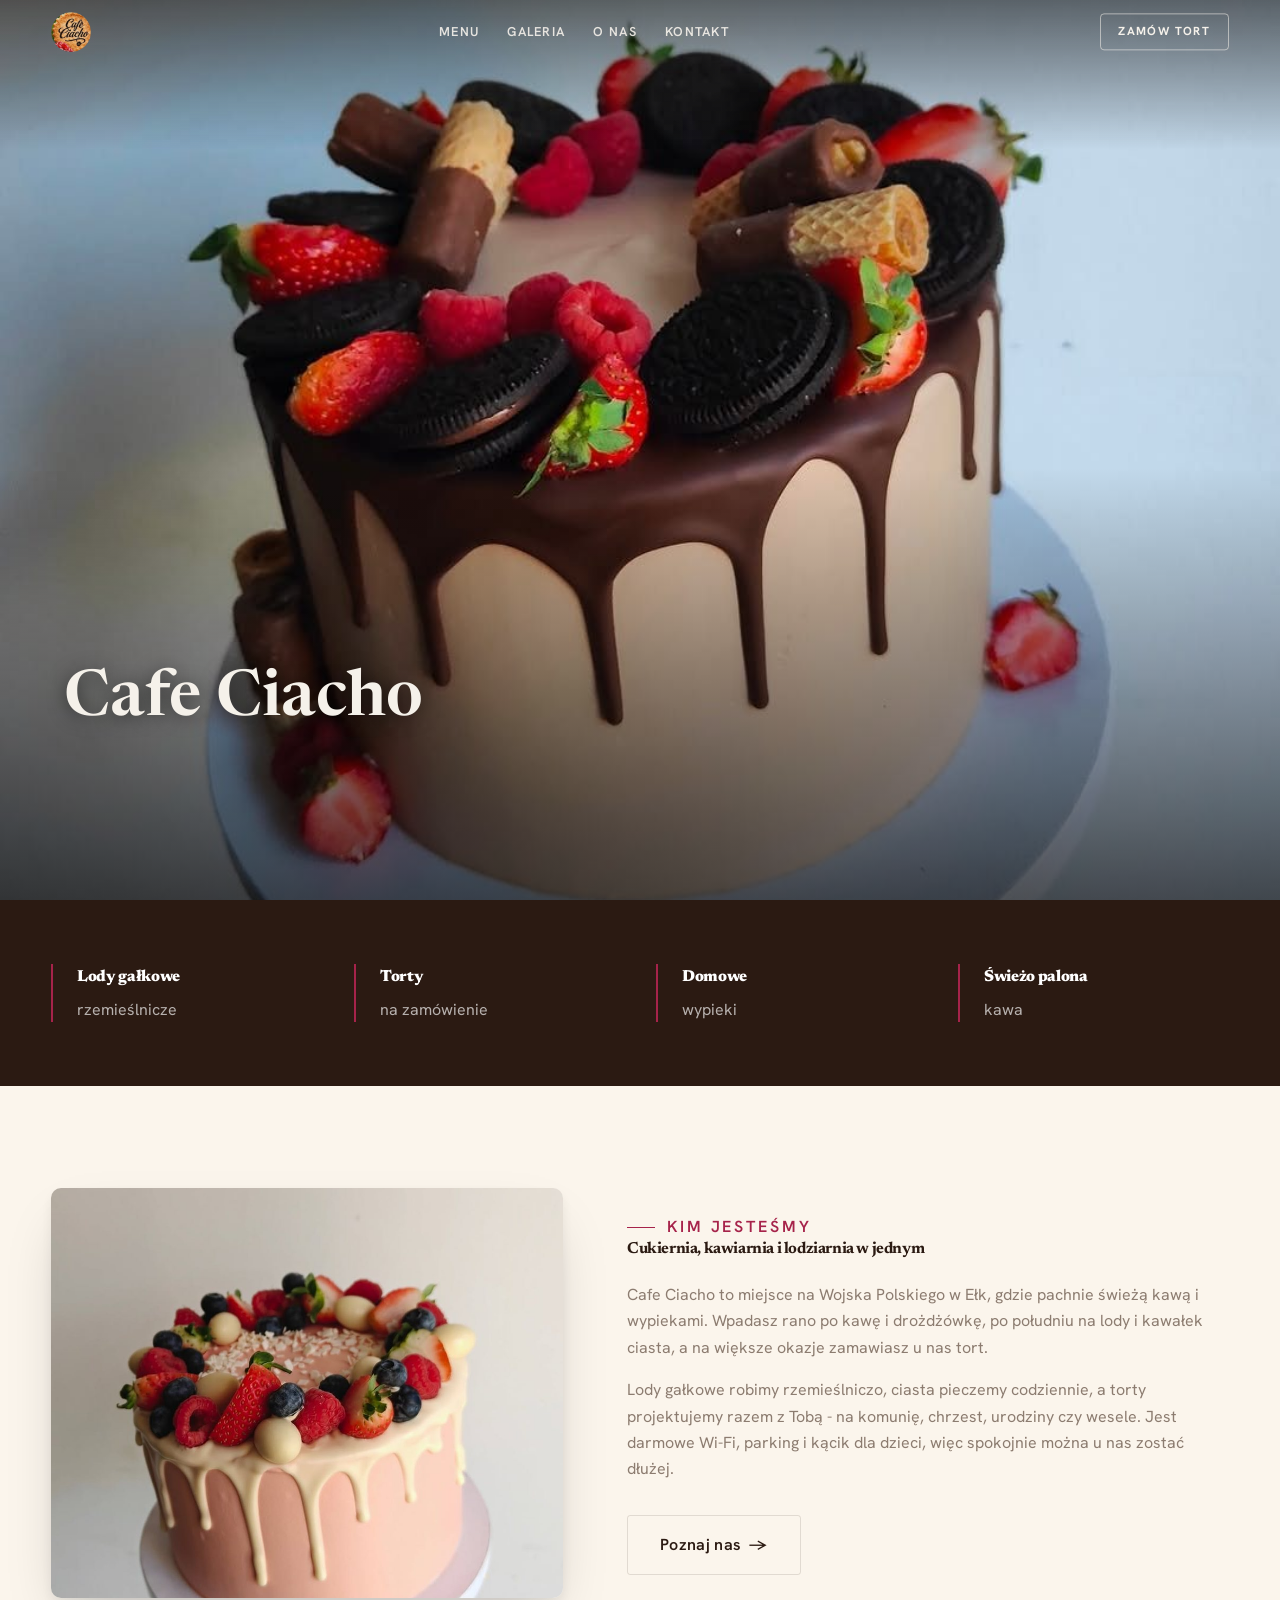
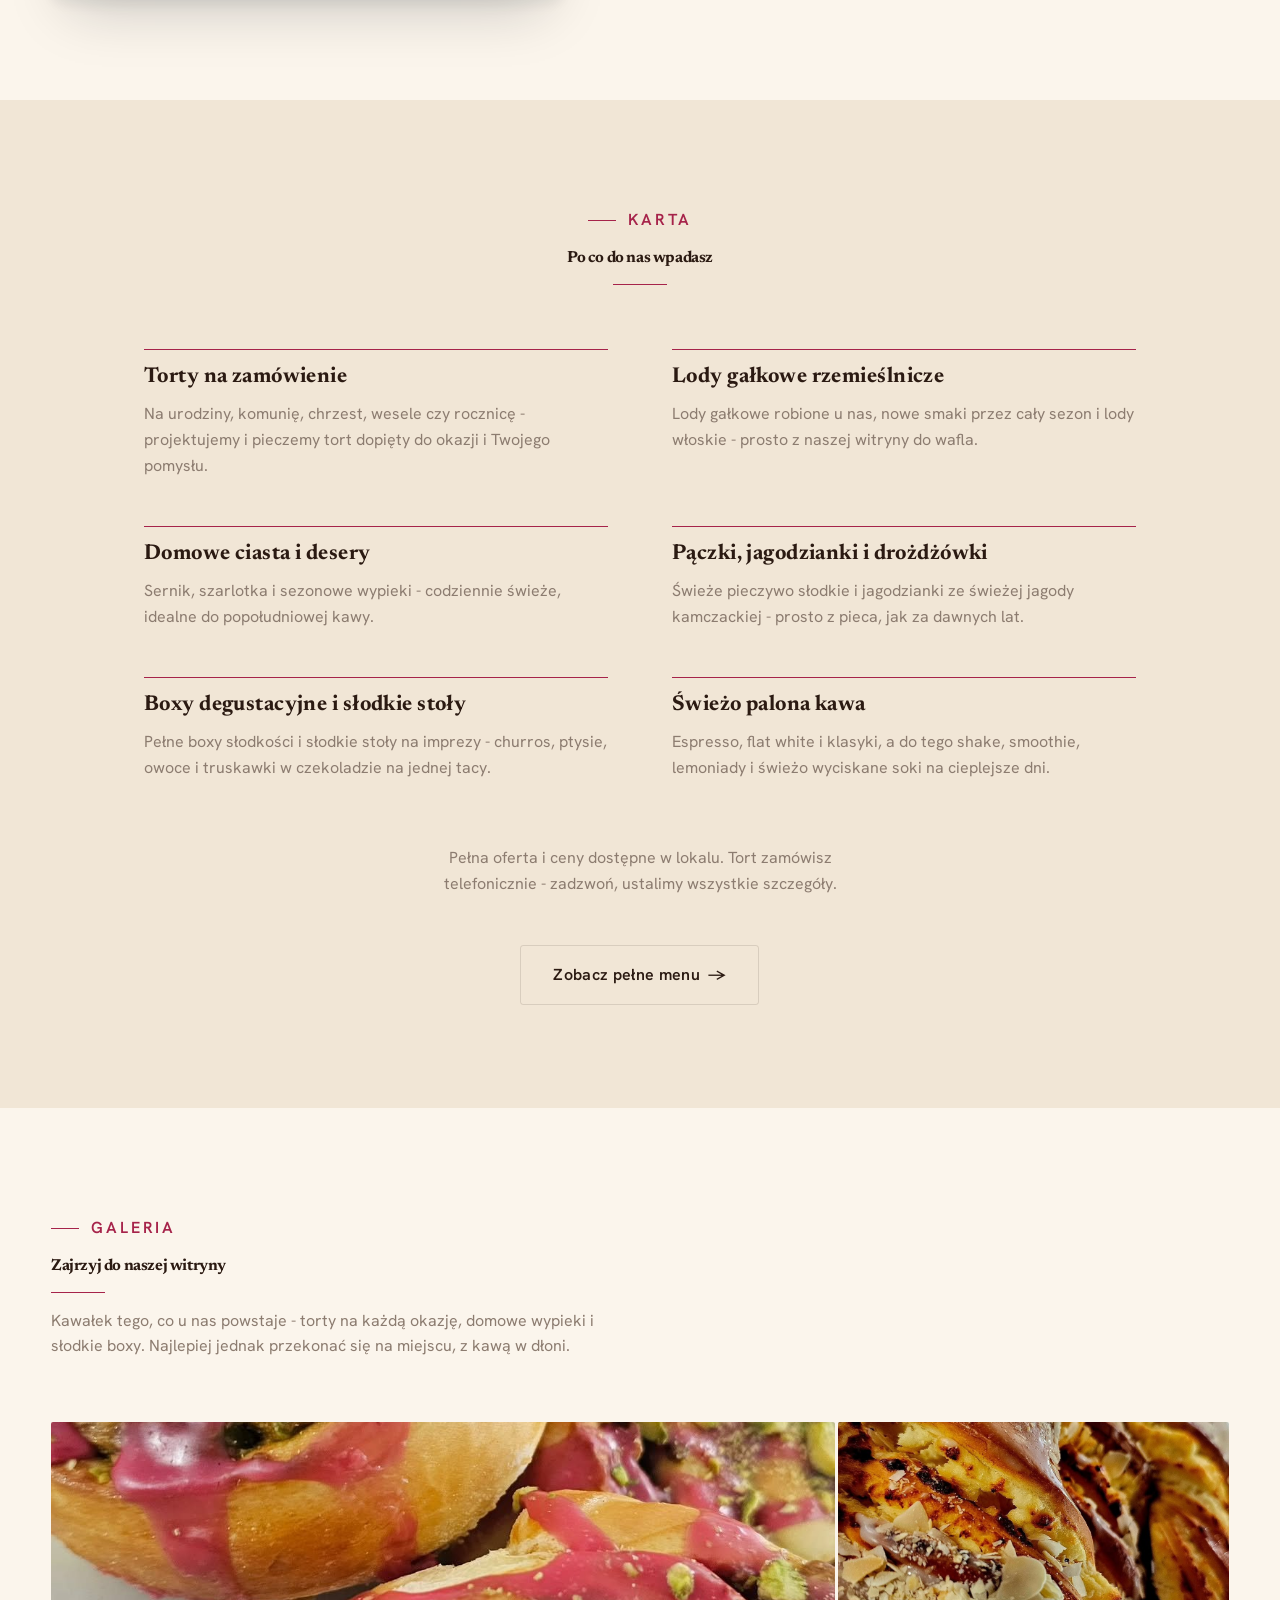
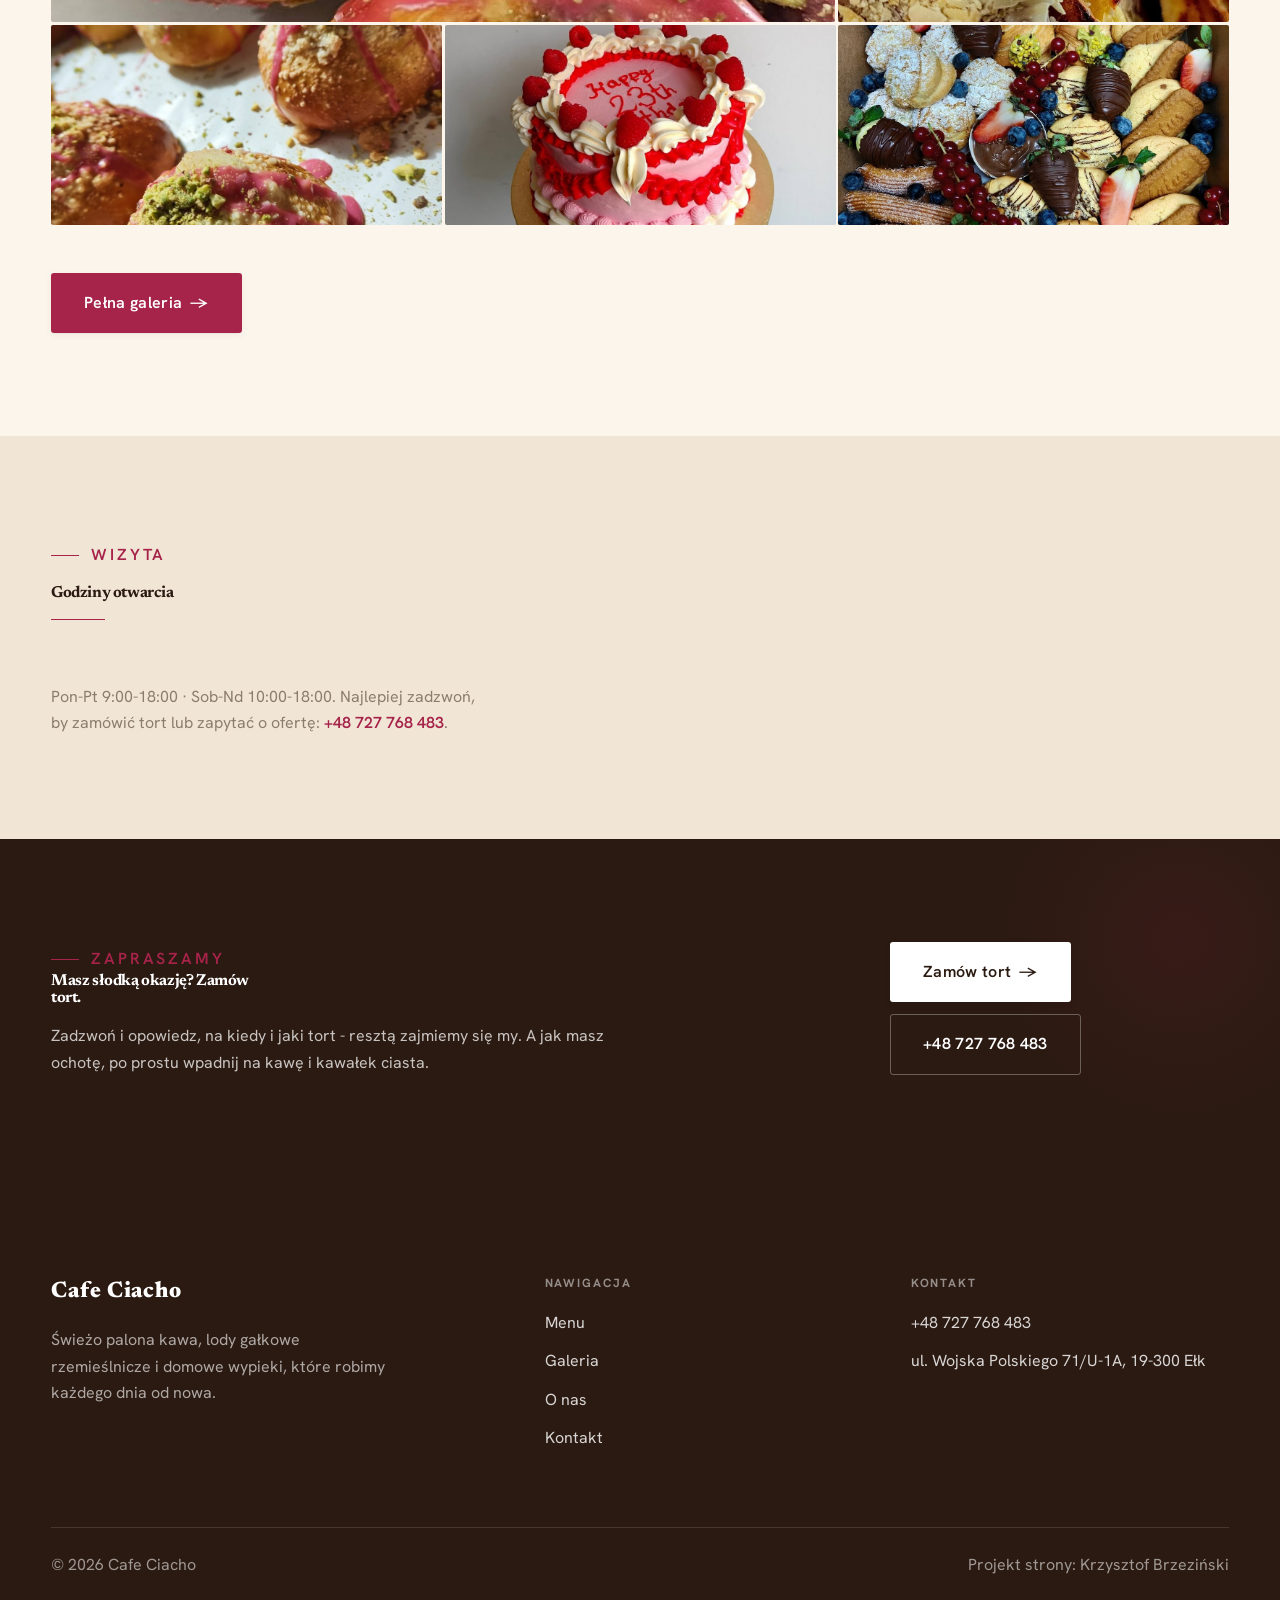
==== index.html @ 616852d1 "Strona demo: cafe-ciacho (Cafe Ciacho, Ełk)" ====
<!DOCTYPE html>
<html lang="pl">
<head>
<meta charset="UTF-8">
<meta name="viewport" content="width=device-width, initial-scale=1.0">
<title>Cafe Ciacho - Kawiarnia i cukiernia · Ełk</title>
<meta name="description" content="Cafe Ciacho - kawiarnia, lodziarnia i cukiernia w Ełk. Świeżo palona kawa, lody gałkowe rzemieślnicze, domowe wypieki i torty na każdą okazję. Zajrzyj na Wojska Polskiego.">
<link rel="preconnect" href="https://fonts.googleapis.com">
<link rel="preconnect" href="https://fonts.gstatic.com" crossorigin>
<link href="https://fonts.googleapis.com/css2?family=Newsreader:opsz,wght@6..72,500;6..72,600;6..72,700&family=Hanken+Grotesk:wght@400;500;600&display=swap" rel="stylesheet">
<link rel="stylesheet" href="assets/styles.css">
</head>
<body>

<header class="nav">
  <div class="wrap nav-inner">
    <a class="brand brand-has-logo" href="index.html"><img class="brand-logo" src="img/logo.png" alt="Cafe Ciacho"></a>
    <nav class="nav-links">
      <a href="oferta.html">Menu</a>
      <a href="realizacje.html">Galeria</a>
      <a href="o-nas.html">O nas</a>
      <a href="kontakt.html">Kontakt</a>
      <a href="kontakt.html" class="btn btn-accent">Zamów tort</a>
    </nav>
    <button class="nav-toggle" aria-label="Menu"><span></span><span></span><span></span></button>
  </div>
</header>

<section class="hero-gastro">
  <img class="hg-bg" src="img/hero.jpg" alt="Cafe Ciacho">
  <div class="hg-veil"></div>
  <p class="hg-tagline">Cafe Ciacho</p>
</section>
<section class="strip" style="padding-block:0">
  <div class="wrap">
    <div class="item reveal"><div class="k">Lody gałkowe</div><div class="v">rzemieślnicze</div></div>
    <div class="item reveal"><div class="k">Torty</div><div class="v">na zamówienie</div></div>
    <div class="item reveal"><div class="k">Domowe</div><div class="v">wypieki</div></div>
    <div class="item reveal"><div class="k">Świeżo palona</div><div class="v">kawa</div></div>
  </div>
</section>
<section>
  <div class="wrap split">
    <div class="split-art reveal"><img src="img/g1.jpg" alt="Cafe Ciacho - realizacja" loading="lazy"></div>
    <div class="split-copy reveal">
      <span class="eyebrow">Kim jesteśmy</span>
      <h2>Cukiernia, kawiarnia i lodziarnia w jednym</h2>
      <p class="muted">Cafe Ciacho to miejsce na Wojska Polskiego w Ełk, gdzie pachnie świeżą kawą i wypiekami. Wpadasz rano po kawę i drożdżówkę, po południu na lody i kawałek ciasta, a na większe okazje zamawiasz u nas tort.</p>
      <p class="muted">Lody gałkowe robimy rzemieślniczo, ciasta pieczemy codziennie, a torty projektujemy razem z Tobą - na komunię, chrzest, urodziny czy wesele. Jest darmowe Wi-Fi, parking i kącik dla dzieci, więc spokojnie można u nas zostać dłużej.</p>
      <a href="o-nas.html" class="btn btn-ghost">Poznaj nas <span class="arr">→</span></a>
    </div>
  </div>
</section>
<section id="menu" class="menu-sec">
  <div class="wrap">
    <div class="head center reveal">
      <span class="eyebrow">Karta</span>
      <h2>Po co do nas wpadasz</h2>
    </div>
    <div class="menu-cats">
      <div class="menu-cat reveal"><h3>Torty na zamówienie</h3><p>Na urodziny, komunię, chrzest, wesele czy rocznicę - projektujemy i pieczemy tort dopięty do okazji i Twojego pomysłu.</p></div>
      <div class="menu-cat reveal"><h3>Lody gałkowe rzemieślnicze</h3><p>Lody gałkowe robione u nas, nowe smaki przez cały sezon i lody włoskie - prosto z naszej witryny do wafla.</p></div>
      <div class="menu-cat reveal"><h3>Domowe ciasta i desery</h3><p>Sernik, szarlotka i sezonowe wypieki - codziennie świeże, idealne do popołudniowej kawy.</p></div>
      <div class="menu-cat reveal"><h3>Pączki, jagodzianki i drożdżówki</h3><p>Świeże pieczywo słodkie i jagodzianki ze świeżej jagody kamczackiej - prosto z pieca, jak za dawnych lat.</p></div>
      <div class="menu-cat reveal"><h3>Boxy degustacyjne i słodkie stoły</h3><p>Pełne boxy słodkości i słodkie stoły na imprezy - churros, ptysie, owoce i truskawki w czekoladzie na jednej tacy.</p></div>
      <div class="menu-cat reveal"><h3>Świeżo palona kawa</h3><p>Espresso, flat white i klasyki, a do tego shake, smoothie, lemoniady i świeżo wyciskane soki na cieplejsze dni.</p></div>
    </div>
    <p class="menu-note">Pełna oferta i ceny dostępne w lokalu. Tort zamówisz telefonicznie - zadzwoń, ustalimy wszystkie szczegóły.</p>
    <div style="text-align:center;margin-top:var(--space-7)" class="reveal"><a href="oferta.html" class="btn btn-ghost">Zobacz pełne menu <span class="arr">→</span></a></div>
  </div>
</section>
<section>
  <div class="wrap">
    <div class="head reveal">
      <span class="eyebrow">Galeria</span>
      <h2>Zajrzyj do naszej witryny</h2>
      <p>Kawałek tego, co u nas powstaje - torty na każdą okazję, domowe wypieki i słodkie boxy. Najlepiej jednak przekonać się na miejscu, z kawą w dłoni.</p>
    </div>
    <div class="gallery">
      <div class="tile t-two3 reveal"><img src="img/g5.jpg" alt="Tort urodzinowy z owocami" loading="lazy"><div class="cap">Tort urodzinowy z owocami</div></div>
      <div class="tile t-third reveal"><img src="img/g6.jpg" alt="Tort piętrowy na wesele" loading="lazy"><div class="cap">Tort piętrowy na wesele</div></div>
      <div class="tile t-third reveal"><img src="img/g7.jpg" alt="Tort z makaronikami" loading="lazy"><div class="cap">Tort z makaronikami</div></div>
      <div class="tile t-third reveal"><img src="img/g8.jpg" alt="Tort z żywymi kwiatami" loading="lazy"><div class="cap">Tort z żywymi kwiatami</div></div>
      <div class="tile t-third reveal"><img src="img/about.jpg" alt="Słodkie drożdżówki z pieca" loading="lazy"><div class="cap">Słodkie drożdżówki z pieca</div></div>
    </div>
    <div style="margin-top:var(--space-7)" class="reveal"><a href="realizacje.html" class="btn btn-accent">Pełna galeria <span class="arr">→</span></a></div>
  </div>
</section>
<section class="trust">
  <div class="wrap">
    <div class="head reveal">
      <span class="eyebrow">Wizyta</span>
      <h2>Godziny otwarcia</h2>
    </div>
    <p class="reveal" style="color:var(--muted);max-width:48ch">Pon-Pt 9:00-18:00 · Sob-Nd 10:00-18:00. Najlepiej zadzwoń, by zamówić tort lub zapytać o ofertę: <a href="tel:+48727768483" style="color:var(--accent);font-weight:600">+48 727 768 483</a>.</p>
  </div>
</section>
<section class="cta">
  <div class="wrap">
    <div class="reveal">
      <span class="eyebrow">Zapraszamy</span>
      <h2>Masz słodką okazję? Zamów tort.</h2>
      <p>Zadzwoń i opowiedz, na kiedy i jaki tort - resztą zajmiemy się my. A jak masz ochotę, po prostu wpadnij na kawę i kawałek ciasta.</p>
    </div>
    <div class="cta-actions reveal">
      <a href="kontakt.html" class="btn btn-light">Zamów tort <span class="arr">→</span></a>
      <a href="tel:+48727768483" class="btn btn-ghost" style="color:#fff;border-color:rgba(255,255,255,.3)">+48 727 768 483</a>
    </div>
  </div>
</section>

<footer>
  <div class="wrap">
    <div class="foot-grid">
      <div class="foot-brand">
        <div class="name">Cafe Ciacho</div>
        <p>Świeżo palona kawa, lody gałkowe rzemieślnicze i domowe wypieki, które robimy każdego dnia od nowa.</p>
      </div>
      <div class="foot-col">
        <h4>Nawigacja</h4>
        <a href="oferta.html">Menu</a>
        <a href="realizacje.html">Galeria</a>
        <a href="o-nas.html">O nas</a>
        <a href="kontakt.html">Kontakt</a>
      </div>
      <div class="foot-col">
        <h4>Kontakt</h4>
        <a href="tel:+48727768483">+48 727 768 483</a>
        <p>ul. Wojska Polskiego 71/U-1A, 19-300 Ełk</p>
      </div>
    </div>
    <div class="foot-bot">
      <span>© 2026 Cafe Ciacho</span>
      <span>Projekt strony: Krzysztof Brzeziński</span>
    </div>
  </div>
</footer>
<div class="sticky-reserve"><a class="sr-book" href="kontakt.html">Zamów tort</a><a class="sr-call" href="tel:+48727768483" aria-label="Zadzwoń"><svg class="ico-tel" width="16" height="16" viewBox="0 0 24 24" fill="none" aria-hidden="true"><path d="M6.6 10.8a15.5 15.5 0 0 0 6.6 6.6l2.2-2.2a1 1 0 0 1 1-.24 11.4 11.4 0 0 0 3.6.58 1 1 0 0 1 1 1V20a1 1 0 0 1-1 1A17 17 0 0 1 3 4a1 1 0 0 1 1-1h3.5a1 1 0 0 1 1 1c0 1.25.2 2.46.58 3.6a1 1 0 0 1-.25 1l-2.23 2.2Z" fill="currentColor"/></svg></a></div>

<script src="assets/main.js"></script>
</body>
</html>
---- assets/styles.css ----
/* ============================================================
   STOLBASZ — premium, architektoniczny B2B fit-out
   Jasna paleta, zero brązu. System wg premium-web-craft.
   Projekt strony: Krzysztof Brzeziński
   ============================================================ */

:root{
  /* PALETA — jasna, architektoniczna, chłodna */
  --paper:#FBF5EC;          /* główne tło */
  --paper-2:#F1E6D6;        /* sekcje alternatywne (chłodny jasny szary) */
  --paper-3:#F1E6D6;        /* delikatne wypełnienia */
  --ink:#2B1A12;            /* tekst główny — chłodny grafit */
  --ink-soft:#4A3326;       /* nagłówki drugorzędne */
  --muted:#8C7C70;          /* tekst poboczny */
  --line:rgba(43,26,18,.12);/* hairline */
  --accent:#A6234A;         /* stonowany petrol-slate — jedyny akcent */
  --accent-d:#82173A;
  --accent-soft:rgba(166,35,74,.10);
  --dark:#2B1A12;           /* sekcje ciemne (stopka/CTA) */

  /* ODSTĘPY — skala 4/8 */
  --space-1:4px; --space-2:8px; --space-3:12px; --space-4:16px; --space-5:24px;
  --space-6:32px; --space-7:48px; --space-8:64px; --space-9:96px; --space-10:128px;

  /* TYPOGRAFIA — fluid clamp() */
  --text-sm:clamp(.82rem,.8rem+.1vw,.9rem);
  --text-base:clamp(1rem,.97rem+.15vw,1.1rem);
  --text-lg:clamp(1.12rem,1.05rem+.3vw,1.3rem);
  --text-h3:clamp(1.2rem,1.1rem+.5vw,1.5rem);
  --text-h2:clamp(1.9rem,1.5rem+1.9vw,2.8rem);
  --text-h1:clamp(2.6rem,1.9rem+3.6vw,4.6rem);

  /* PROMIENIE — architektoniczne, raczej ostre */
  --r-sm:3px; --r-md:6px; --r-lg:10px;

  /* RUCH */
  --ease:cubic-bezier(.25,.46,.45,.94); --dur:.24s;

  /* CIENIE — miękkie, warstwowe */
  --sh-sm:0 1px 2px rgba(16,24,32,.04), 0 2px 8px rgba(16,24,32,.05);
  --sh-md:0 2px 6px rgba(16,24,32,.05), 0 12px 28px -8px rgba(16,24,32,.12);
  --sh-lg:0 6px 14px rgba(16,24,32,.07), 0 26px 56px -18px rgba(16,24,32,.22);

  --hairline:1px solid var(--line);

  --font-display:'Newsreader',serif;
  --font-body:'Hanken Grotesk',sans-serif;
}

*{box-sizing:border-box;margin:0;padding:0}
html{scroll-behavior:smooth}
body{
  font-family:var(--font-body);
  font-size:var(--text-base);
  line-height:1.65;
  color:var(--ink);
  background:var(--paper);
  -webkit-font-smoothing:antialiased;
  text-rendering:optimizeLegibility;
}
img{max-width:100%;display:block}
a{color:inherit;text-decoration:none}

.wrap{width:min(92%,1180px);margin-inline:auto}
section{padding-block:clamp(52px,6.5vw,96px)}

h1,h2,h3{font-family:var(--font-display);font-weight:700;line-height:1.08;letter-spacing:-.02em;color:var(--ink)}
h1{font-size:var(--text-h1);letter-spacing:-.035em}
h2{font-size:var(--text-h2);letter-spacing:-.025em}
h3{font-size:var(--text-h3)}
p{max-width:65ch}

.eyebrow{
  font-family:var(--font-body);
  font-size:var(--text-sm);
  font-weight:600;
  letter-spacing:.18em;
  text-transform:uppercase;
  color:var(--accent);
  display:inline-flex;align-items:center;gap:var(--space-3);
}
.eyebrow::before{content:"";width:28px;height:1px;background:var(--accent);display:inline-block}

.muted{color:var(--muted)}
.lead{font-size:var(--text-lg);line-height:1.55;color:var(--ink-soft);max-width:50ch}

/* ---------- BUTTONS ---------- */
.btn{
  display:inline-flex;align-items:center;gap:var(--space-2);
  font-weight:600;font-size:var(--text-sm);letter-spacing:.02em;
  padding:var(--space-4) var(--space-6);
  border-radius:var(--r-sm);
  transition:transform var(--dur) var(--ease),box-shadow var(--dur) var(--ease),background var(--dur) var(--ease);
  cursor:pointer;border:1px solid transparent;
}
.btn-accent{background:var(--accent);color:#fff;box-shadow:var(--sh-sm)}
.btn-accent:hover{background:var(--accent-d);transform:translateY(-2px);box-shadow:var(--sh-md)}
.btn-accent:active{transform:translateY(0);box-shadow:var(--sh-sm)}
.btn-ghost{background:transparent;color:var(--ink);border-color:var(--line)}
.btn-ghost:hover{border-color:var(--accent);color:var(--accent);transform:translateY(-2px)}
.btn-light{background:#fff;color:var(--ink);box-shadow:var(--sh-sm)}
.btn-light:hover{transform:translateY(-2px);box-shadow:var(--sh-md)}
.btn .arr{transition:transform var(--dur) var(--ease)}
.btn:hover .arr{transform:translateX(4px)}

/* ---------- NAV ---------- */
.nav{
  position:sticky;top:0;z-index:50;
  background:color-mix(in srgb,var(--paper) 88%,transparent);
  backdrop-filter:saturate(140%) blur(10px);
  border-bottom:var(--hairline);
}
.nav-inner{display:flex;align-items:center;justify-content:space-between;height:72px}
.brand{display:flex;flex-direction:column;line-height:1}
.brand .name{font-family:var(--font-display);font-weight:800;font-size:1.35rem;letter-spacing:.04em}
.brand .sub{font-size:.62rem;letter-spacing:.34em;text-transform:uppercase;color:var(--muted);margin-top:5px}
.nav-links{display:flex;align-items:center;gap:var(--space-6)}
.nav-links a{font-size:var(--text-sm);font-weight:500;color:var(--ink-soft);position:relative;padding-block:4px;transition:color var(--dur) var(--ease)}
.nav-links a::after{content:"";position:absolute;left:0;bottom:0;width:0;height:1.5px;background:var(--accent);transition:width var(--dur) var(--ease)}
.nav-links a:hover,.nav-links a.active{color:var(--ink)}
.nav-links a:hover::after,.nav-links a.active::after{width:100%}
.nav-links .btn{padding:var(--space-2) var(--space-5)}
/* przyciski w nav: właściwy kolor (przebij .nav-links a) + bez podkreślenia */
.nav-links a.btn-accent{color:#fff}
.nav-links a.btn-ghost,.nav-links a.btn-light{color:var(--ink)}
.nav-links a.btn::after{display:none}
.nav-toggle{display:none;background:none;border:none;cursor:pointer;flex-direction:column;gap:5px;padding:8px}
.nav-toggle span{width:24px;height:2px;background:var(--ink);transition:var(--dur)}

/* ---------- HERO (split) ---------- */
.hero{position:relative;overflow:hidden;border-bottom:var(--hairline)}
.hero-grid{display:grid;grid-template-columns:1.05fr .95fr;gap:clamp(24px,4vw,60px);align-items:center;
  padding-block:clamp(36px,4.5vw,64px)}
.hero-copy .eyebrow{margin-bottom:var(--space-5)}
.hero-copy h1{margin-bottom:var(--space-5)}
.hero-copy .lead{margin-bottom:var(--space-7)}
.hero-actions{display:flex;flex-wrap:wrap;gap:var(--space-4)}
.hero-art{position:relative;aspect-ratio:4/3;border-radius:var(--r-lg);overflow:hidden;box-shadow:var(--sh-lg)}
.hero-art img{width:100%;height:100%;object-fit:cover}
.hero-art::after{content:"";position:absolute;inset:0;background:linear-gradient(180deg,transparent 55%,rgba(18,24,28,.28))}
.hero-badge{position:absolute;left:var(--space-5);bottom:var(--space-5);z-index:2;
  background:rgba(252,252,251,.94);backdrop-filter:blur(4px);
  border-radius:var(--r-md);padding:var(--space-4) var(--space-5);box-shadow:var(--sh-md);max-width:78%}
.hero-badge strong{display:block;font-family:var(--font-display);font-size:1rem;letter-spacing:-.01em}
.hero-badge span{font-size:var(--text-sm);color:var(--muted)}

/* ---------- HERO duży / kinowy (strona główna) ---------- */
.hero-cine{position:relative;min-height:clamp(560px,82vh,840px);min-height:clamp(560px,82svh,840px);display:flex;align-items:center;overflow:hidden;border-bottom:var(--hairline)}
.hero-cine>img{position:absolute;inset:0;width:100%;height:100%;object-fit:cover;z-index:0}
.hero-cine::after{content:"";position:absolute;inset:0;z-index:1;
  background:linear-gradient(95deg,rgba(13,18,23,.86) 0%,rgba(13,18,23,.64) 32%,rgba(13,18,23,.24) 62%,rgba(13,18,23,.04) 100%)}
.hero-cine .wrap{position:relative;z-index:2;padding-block:var(--space-8)}
.hero-cine .hero-copy{max-width:660px}
.hero-cine .eyebrow{color:#fff;margin-bottom:var(--space-5)}
.hero-cine .eyebrow::before{background:#fff}
.hero-cine h1{color:#fff;margin-bottom:var(--space-5);font-size:clamp(2.9rem,2rem+4.4vw,5.2rem)}
.hero-cine .lead{color:rgba(255,255,255,.92);max-width:48ch;margin-bottom:var(--space-7)}
.hero-cine .hero-actions{display:flex;flex-wrap:wrap;gap:var(--space-4)}
@media(max-width:680px){
  .hero-cine{min-height:clamp(520px,76vh,640px);min-height:clamp(520px,76svh,640px);align-items:flex-end}
  .hero-cine::after{background:linear-gradient(0deg,rgba(13,18,23,.9) 6%,rgba(13,18,23,.45) 55%,rgba(13,18,23,.25) 100%)}
  .hero-cine .wrap{padding-bottom:var(--space-9)}
}

/* full-bleed hero variant (podstrony) */
.pagehead{position:relative;min-height:46vh;min-height:46svh;display:flex;align-items:flex-end;overflow:hidden;border-bottom:var(--hairline)}
.pagehead img{position:absolute;inset:0;width:100%;height:100%;object-fit:cover}
.pagehead::after{content:"";position:absolute;inset:0;background:linear-gradient(180deg,rgba(18,24,28,.25),rgba(18,24,28,.62))}
.pagehead .wrap{position:relative;z-index:2;padding-block:var(--space-9);color:#fff}
.pagehead h1{color:#fff;max-width:18ch}
.pagehead .eyebrow{color:#fff}
.pagehead .eyebrow::before{background:#fff}
.pagehead p{color:rgba(255,255,255,.86);margin-top:var(--space-4);max-width:54ch}

/* ---------- STRIP (pasek skrótów / liczby) ---------- */
.strip{background:var(--dark);color:#fff}
.strip .wrap{display:grid;grid-template-columns:repeat(4,1fr);gap:var(--space-6);padding-block:var(--space-8)}
.strip .item .k{font-family:var(--font-display);font-size:clamp(1.6rem,1.2rem+1.4vw,2.4rem);font-weight:800;letter-spacing:-.02em;color:#fff}
.strip .item .v{font-size:var(--text-sm);color:rgba(255,255,255,.66);margin-top:var(--space-2);line-height:1.45}
.strip .item{border-left:2px solid var(--accent);padding-left:var(--space-5)}

/* ---------- SECTION HEAD ---------- */
.head{max-width:48rem;margin-bottom:var(--space-8)}
.head.center{margin-inline:auto;text-align:center}
.head .eyebrow{margin-bottom:var(--space-4)}
.head h2{margin-bottom:var(--space-4)}
.head p{color:var(--muted);font-size:var(--text-lg);line-height:1.55}
.head.center p{margin-inline:auto}

/* ---------- INTRO SPLIT ---------- */
.split{display:grid;grid-template-columns:.92fr 1.08fr;gap:clamp(28px,5vw,80px);align-items:center}
.split.rev{grid-template-columns:1.08fr .92fr}
.split.rev .split-art{order:-1}
.split-art{position:relative;aspect-ratio:5/4;border-radius:var(--r-lg);overflow:hidden;box-shadow:var(--sh-lg)}
.split-art img{width:100%;height:100%;object-fit:cover}
.split-copy h2{margin-bottom:var(--space-5)}
.split-copy p+p{margin-top:var(--space-4)}
.split-copy .btn{margin-top:var(--space-6)}

/* ---------- SERVICES (zakres) ---------- */
.svc-grid{display:grid;grid-template-columns:repeat(auto-fit,minmax(280px,1fr));gap:var(--space-5)}
.svc{background:#fff;border:var(--hairline);border-radius:var(--r-md);padding:var(--space-7) var(--space-6);
  transition:transform var(--dur) var(--ease),box-shadow var(--dur) var(--ease),border-color var(--dur) var(--ease);
  position:relative;overflow:hidden}
.svc::before{content:"";position:absolute;left:0;top:0;width:3px;height:0;background:var(--accent);transition:height var(--dur) var(--ease)}
.svc:hover{transform:translateY(-4px);box-shadow:var(--sh-md);border-color:transparent}
.svc:hover::before{height:100%}
.svc .ic{font-family:var(--font-display);font-size:.8rem;font-weight:700;letter-spacing:.12em;color:var(--accent);margin-bottom:var(--space-4)}
.svc h3{margin-bottom:var(--space-3);font-size:1.22rem}
.svc p{color:var(--muted);font-size:var(--text-base);line-height:1.6}

/* big detailed service rows */
.svc-row{display:grid;grid-template-columns:.8fr 1.2fr;gap:clamp(20px,4vw,60px);align-items:center;padding-block:var(--space-8)}
.svc-row+.svc-row{border-top:var(--hairline)}
.svc-row.rev{grid-template-columns:1.2fr .8fr}
.svc-row.rev .svc-row-art{order:-1}
.svc-row-art{aspect-ratio:4/3;border-radius:var(--r-md);overflow:hidden;box-shadow:var(--sh-md)}
.svc-row-art img{width:100%;height:100%;object-fit:cover}
.svc-row h3{font-size:1.5rem;margin-bottom:var(--space-4)}
.svc-row .num{font-family:var(--font-display);font-size:.85rem;font-weight:700;letter-spacing:.14em;color:var(--accent);display:block;margin-bottom:var(--space-3)}
.svc-row ul{list-style:none;margin-top:var(--space-4);display:flex;flex-direction:column;gap:var(--space-2)}
.svc-row li{position:relative;padding-left:var(--space-5);color:var(--muted);font-size:var(--text-base)}
.svc-row li::before{content:"";position:absolute;left:0;top:.62em;width:8px;height:1px;background:var(--accent)}

/* ---------- GALLERY (realizacje) ---------- */
.gallery{display:grid;grid-template-columns:repeat(12,1fr);gap:var(--space-4);grid-auto-rows:200px}
/* GALERIA MASONRY — pionowe zdjęcia (portrety beauty/wellness) bez przycinania: kolumny, height auto */
.gallery-masonry{column-count:3;column-gap:var(--space-4)}
@media(max-width:900px){.gallery-masonry{column-count:2}}
@media(max-width:560px){.gallery-masonry{column-count:1}}
.gallery-masonry .m-tile{break-inside:avoid;margin:0 0 var(--space-4);padding:0;position:relative;overflow:hidden;border-radius:var(--r-md);border:1px solid var(--line)}
.gallery-masonry .m-tile img{width:100%;height:auto;display:block}
.gallery-masonry .m-tile .cap{position:absolute;left:0;right:0;bottom:0;padding:var(--space-4);color:#fff;background:linear-gradient(0deg,rgba(0,0,0,.55),transparent);font-size:var(--text-sm)}
.tile{position:relative;overflow:hidden;border-radius:var(--r-md);box-shadow:var(--sh-sm);
  transition:transform var(--dur) var(--ease),box-shadow var(--dur) var(--ease)}
.tile img{width:100%;height:100%;object-fit:cover;transition:transform .6s var(--ease)}
.tile:hover{box-shadow:var(--sh-md)}
.tile:hover img{transform:scale(1.05)}
.tile .cap{position:absolute;left:0;right:0;bottom:0;padding:var(--space-5) var(--space-4) var(--space-4);
  background:linear-gradient(transparent,rgba(18,24,28,.78));color:#fff;
  font-size:var(--text-sm);font-weight:600;letter-spacing:.01em;
  opacity:0;transform:translateY(8px);transition:var(--dur) var(--ease)}
.tile:hover .cap{opacity:1;transform:translateY(0)}
.tile .cap small{display:block;font-weight:400;opacity:.78;letter-spacing:.04em;text-transform:uppercase;font-size:.66rem;margin-top:3px}
/* bento spans */
.t-wide{grid-column:span 6}
.t-tall{grid-column:span 6;grid-row:span 2}
.t-std{grid-column:span 6}
.t-third{grid-column:span 4}
.t-two3{grid-column:span 8}

/* ---------- TRUST / WIARYGODNOŚĆ ---------- */
.trust{background:var(--paper-2)}
.trust-grid{display:grid;grid-template-columns:repeat(auto-fit,minmax(240px,1fr));gap:var(--space-5);margin-top:var(--space-7)}
.trust-card{background:#fff;border-radius:var(--r-md);padding:var(--space-7) var(--space-6);box-shadow:var(--sh-sm);border-top:3px solid var(--accent)}
.trust-card .big{font-family:var(--font-display);font-size:clamp(1.8rem,1.3rem+1.6vw,2.6rem);font-weight:800;letter-spacing:-.02em;color:var(--ink);line-height:1}
.trust-card h3{font-size:1.12rem;margin:var(--space-3) 0 var(--space-2)}
.trust-card p{color:var(--muted);font-size:var(--text-base);line-height:1.55}

/* ---------- CTA band ---------- */
.cta{background:var(--dark);color:#fff;position:relative;overflow:hidden}
.cta .wrap{display:grid;grid-template-columns:1.4fr .6fr;gap:var(--space-7);align-items:center;position:relative;z-index:2}
.cta h2{color:#fff;max-width:20ch}
.cta p{color:rgba(255,255,255,.74);margin-top:var(--space-4)}
.cta-actions{display:flex;flex-direction:column;gap:var(--space-3);align-items:flex-start}
.cta::before{content:"";position:absolute;right:-80px;top:-80px;width:360px;height:360px;border-radius:50%;
  background:radial-gradient(circle,var(--accent-soft),transparent 70%)}

/* ---------- CONTACT ---------- */
.contact-grid{display:grid;grid-template-columns:.85fr 1.15fr;gap:clamp(28px,4vw,56px);align-items:start}
.info-list{display:flex;flex-direction:column;gap:var(--space-2)}
.info-row{display:flex;gap:var(--space-4);align-items:flex-start;padding-block:var(--space-4);border-bottom:var(--hairline)}
.info-row .ic{flex:none;width:42px;height:42px;display:grid;place-items:center;border-radius:50%;
  background:var(--accent-soft);color:var(--accent);font-size:1.05rem}
.info-row .lbl{font-size:.72rem;letter-spacing:.14em;text-transform:uppercase;color:var(--muted)}
.info-row .val{font-weight:600;font-size:var(--text-base);margin-top:2px}
.info-row a.val:hover{color:var(--accent)}
.map{border:none;border-radius:var(--r-lg);box-shadow:var(--sh-md);width:100%;height:100%;min-height:380px;filter:grayscale(.2) contrast(1.02)}
.form{background:#fff;border:var(--hairline);border-radius:var(--r-lg);padding:clamp(24px,3vw,40px);box-shadow:var(--sh-sm)}
.form .fld{margin-bottom:var(--space-5)}
.form label{display:block;font-size:var(--text-sm);font-weight:600;margin-bottom:var(--space-2)}
.form input,.form textarea{width:100%;font-family:inherit;font-size:var(--text-base);color:var(--ink);
  padding:var(--space-4);border:var(--hairline);border-radius:var(--r-sm);background:var(--paper);transition:border-color var(--dur)}
.form input:focus,.form textarea:focus{outline:none;border-color:var(--accent);background:#fff}
.form textarea{resize:vertical;min-height:120px}
.form .note{font-size:var(--text-sm);color:var(--muted);margin-top:var(--space-3)}

/* ---------- FOOTER ---------- */
footer{background:var(--dark);color:#fff;padding-block:var(--space-9) var(--space-6)}
.foot-grid{display:grid;grid-template-columns:1.4fr 1fr 1fr;gap:var(--space-7);margin-bottom:var(--space-8)}
.foot-brand .name{font-family:var(--font-display);font-weight:800;font-size:1.4rem;letter-spacing:.04em}
.foot-brand p{color:rgba(255,255,255,.62);margin-top:var(--space-4);font-size:var(--text-base);max-width:38ch}
.foot-col h4{font-size:.74rem;letter-spacing:.16em;text-transform:uppercase;color:rgba(255,255,255,.5);margin-bottom:var(--space-4)}
.foot-col a,.foot-col p{display:block;color:rgba(255,255,255,.82);font-size:var(--text-base);margin-bottom:var(--space-3)}
.foot-col a:hover{color:#fff}
.foot-bot{border-top:1px solid rgba(255,255,255,.12);padding-top:var(--space-5);display:flex;justify-content:space-between;flex-wrap:wrap;gap:var(--space-3);
  font-size:var(--text-sm);color:rgba(255,255,255,.55)}
.foot-bot a:hover{color:#fff}

/* ---------- REVEAL ---------- */
.reveal{opacity:0;transform:translateY(22px);transition:opacity .6s var(--ease),transform .6s var(--ease)}
.reveal.in{opacity:1;transform:none}

/* ---------- RESPONSIVE ---------- */
@media(max-width:920px){
  .hero-grid,.split,.split.rev,.svc-row,.svc-row.rev,.cta .wrap,.contact-grid,.foot-grid{grid-template-columns:1fr}
  .split.rev .split-art,.svc-row.rev .svc-row-art{order:0}
  .hero-art{aspect-ratio:16/10;max-height:420px}
  .strip .wrap{grid-template-columns:repeat(2,1fr);gap:var(--space-7)}
  .gallery{grid-auto-rows:180px}
  .t-wide,.t-tall,.t-std,.t-third,.t-two3{grid-column:span 6}
  .t-tall{grid-row:span 1}
  .cta-actions{flex-direction:row;flex-wrap:wrap}
  .foot-grid{gap:var(--space-6)}
}
@media(max-width:680px){
  .nav-links{position:fixed;inset:72px 0 auto 0;background:var(--paper);flex-direction:column;align-items:stretch;
    gap:0;padding:var(--space-4) 6%;border-bottom:var(--hairline);box-shadow:var(--sh-md);
    transform:translateY(-120%);transition:transform var(--dur) var(--ease)}
  .nav-links.open{transform:translateY(0)}
  .nav-links a{padding-block:var(--space-4);border-bottom:var(--hairline)}
  .nav-links .btn{margin-top:var(--space-3);justify-content:center}
  .nav-toggle{display:flex}
  .strip .wrap{grid-template-columns:1fr}
  .gallery{grid-template-columns:repeat(6,1fr)}
  .foot-grid{grid-template-columns:1fr}
}
@media(prefers-reduced-motion:reduce){
  *{animation-duration:.01ms!important;transition:none!important}
  .reveal{opacity:1!important;transform:none!important}
  html{scroll-behavior:auto}
}

/* ============================================================
   PREMIUM LAYER — destylat deep-researchu branż (anty-AI, spokój).
   Zmienne STOLBASZ (--accent/--ink/--paper/--line/--dark). Ruch ledwo
   zauważalny, krzywa cubic-bezier(.16,.84,.44,1); prefers-reduced-motion
   pokryte blanketem wyżej. Karty hairline zamiast cieni = #1 sygnał „nie-AI".
   ============================================================ */

/* więcej oddechu między sekcjami (liderzy: 110-130px) */
section{padding-block:clamp(64px,8vw,128px)}

/* 1) Aksamitny reveal — dłuższa, miękka krzywa zamiast „skoku" */
.reveal{transition:opacity .9s cubic-bezier(.16,.84,.44,1),transform .9s cubic-bezier(.16,.84,.44,1);will-change:opacity,transform}
/* stagger TYLKO w galerii (tam pozycja = porządek dzieci) */
.gallery .reveal:nth-child(2){transition-delay:.07s}
.gallery .reveal:nth-child(3){transition-delay:.14s}
.gallery .reveal:nth-child(4){transition-delay:.21s}
.gallery .reveal:nth-child(5){transition-delay:.28s}
.gallery .reveal:nth-child(6){transition-delay:.35s}

/* 2) Hero STATYCZNY na .hero-cine — Ken Burns CAŁKIEM WYŁĄCZONY 26.06 (3. zgłoszenie Szymona).
   GENEZA: animowanie scale na <img> hero z teksturami (cegły/framugi) re-samplinguje obraz
   klatka po klatce → na części ekranów drobne drganie/shimmer = „heroshot się trzęsie".
   translateY usunięto wcześniej, scale-only + will-change/GPU NIE wystarczyły do GWARANCJI gładkości.
   Krzysztof zażądał pewności („make sure, że błąd się nie pojawi") > efekt. Zero animacji = 0% drgania.
   Delikatny zoom zostaje TYLKO w pełnoekranowych hero gastro/studio (hg-bg/hs-bg — tło, inny
   mechanizm, chwalone, nigdy nie zgłaszane). NIE wracać do KB na .hero-cine bez realnego testu
   na sprzęcie klienta — to ryzyko regresji „trzęsienia”. */
/* BEZPIECZNY "wow" na hero = jednorazowy FADE-IN (opacity), nie zoom.
   opacity nie dotyka bitmapy → gładkie na KAŻDYM zdjęciu/ekranie/GPU, zero ryzyka migotania.
   Geometryczny ruch (scale/translate) na .hero-cine jest ZAKAZANY (bramka pilnuje). */
@keyframes heroFade{from{opacity:0}to{opacity:1}}
.hero-cine>img{transform:none;animation:heroFade 1.1s ease-out both}

/* 3) Akcentowy hairline pod nagłówkiem sekcji, który „rysuje się" przy wejściu */
.head h2{position:relative;padding-bottom:18px}
.head h2::after{content:"";position:absolute;left:0;bottom:0;height:1px;width:0;background:var(--accent);transition:width 1s cubic-bezier(.16,.84,.44,1) .15s}
.head.center h2::after{left:50%;transform:translateX(-50%)}
.head.reveal.in h2::after,.head.center.reveal.in h2::after{width:54px}

/* 4) Karty HAIRLINE zamiast cieni/zaokrągleń (najmocniejszy anty-AI detal) */
.svc{background:transparent;border:1px solid var(--line);border-radius:var(--r-sm);box-shadow:none}
.svc:hover{box-shadow:none;border-color:var(--accent);transform:translateY(-3px)}
.trust-card{background:transparent;box-shadow:none;border:1px solid var(--line);border-top:2px solid var(--accent);border-radius:var(--r-sm)}
.tile{box-shadow:none;border-radius:var(--r-sm)}
.tile:hover{box-shadow:none}

/* 5) Sticky-nav kondensuje się po przewinięciu (sygnał dopracowania) */
.nav{transition:box-shadow .4s ease,background .4s ease}
.nav.is-stuck{box-shadow:0 1px 0 var(--line),0 14px 30px -24px rgba(0,0,0,.45)}
.nav-inner{transition:height .35s var(--ease)}
.nav.is-stuck .nav-inner{height:60px}

/* 6) MANIFESTO — pełnoekranowy cytat-bohater (zastępuje generyczne „Dlaczego my") */
.manifesto{background:var(--paper-2);text-align:center}
.manifesto .wrap{max-width:60rem}
.manifesto p{font-family:var(--font-display);font-style:italic;font-size:clamp(1.6rem,1rem+2.4vw,2.8rem);line-height:1.32;color:var(--ink-soft);margin-inline:auto;max-width:26ch;position:relative;padding-top:var(--space-8)}
.manifesto p::before{content:"";position:absolute;top:0;left:50%;transform:translateX(-50%);width:54px;height:1px;background:var(--accent)}
.manifesto p span{color:var(--accent);font-style:italic}

/* 7) GATEWAYS — 3 duże bramy-zdjęcia (zamiast paska menu usług) */
.gateways{display:grid;grid-template-columns:repeat(3,1fr);gap:var(--space-4)}
.gateway{position:relative;aspect-ratio:3/4;overflow:hidden;border-radius:var(--r-sm);display:block}
.gateway img{width:100%;height:100%;object-fit:cover;transition:transform .8s var(--ease),filter .5s var(--ease)}
.gateway::after{content:"";position:absolute;inset:0;background:linear-gradient(180deg,transparent 38%,rgba(18,24,28,.74))}
.gateway:hover img{transform:scale(1.05);filter:brightness(1.05)}
.gateway .g-ttl{position:absolute;left:0;right:0;bottom:0;z-index:2;padding:var(--space-6) var(--space-5);color:#fff;font-family:var(--font-display);font-size:1.45rem;letter-spacing:-.01em;line-height:1.15}
.gateway .g-ttl small{display:block;font-family:var(--font-body);font-size:var(--text-sm);font-weight:400;opacity:.82;letter-spacing:.03em;margin-top:5px}
@media(max-width:760px){.gateways{grid-template-columns:1fr}.gateway{aspect-ratio:16/10}}

/* 8) LOGO klienta w nagłówku (gdy podane --logo) */
.brand-logo{height:40px;width:auto;max-width:220px;object-fit:contain;display:block}
.nav.is-stuck .brand-logo{height:34px}
@media(max-width:680px){.brand-logo{height:32px}}

/* === rodzina: gastro === */
/* ============================================================
   RODZINA: GASTRO (restauracja / kawiarnia / bar / pizzeria)
   Doklejane NA WIERZCH base.css. Dziedziczy paletę/fonty skórki gastro (Bodoni Moda + terakota).
   Filozofia: APETYT + REZERWACJA STOLIKA (nie zaufanie/wycena jak u fachowca).
   Menu = kategorie BEZ zmyślonych dań/cen (uczciwość); godziny tylko z reconu.
   ============================================================ */

/* --- Galeria atmosfery: gutterless, ostre rogi (food/wnętrze, nie "dokumentacja") --- */
.gallery{gap:3px}
.tile{border-radius:2px;box-shadow:none}
.tile:hover{box-shadow:none}

/* --- MENU: kategorie (nazwa serif + opis, hairline) - BEZ wymyslonych dań i cen --- */
.menu-sec{background:var(--paper-2)}
.menu-cats{display:grid;grid-template-columns:repeat(2,1fr);gap:var(--space-7) var(--space-8);max-width:62rem;margin:0 auto}
.menu-cat{border-top:1px solid var(--accent);padding-top:var(--space-4)}
.menu-cat h3{font-family:var(--font-display);font-size:1.35rem;letter-spacing:.02em;margin-bottom:var(--space-3)}
.menu-cat p{color:var(--muted);font-size:var(--text-base);line-height:1.6}
.menu-note{text-align:center;color:var(--muted);font-size:var(--text-sm);margin-top:var(--space-8);max-width:50ch;margin-inline:auto}
@media(max-width:760px){.menu-cats{grid-template-columns:1fr;gap:var(--space-6)}}

/* --- KARTA GODZIN (renderowana tylko z realnych danych) --- */
.godz{max-width:30rem}
.godz-row{display:flex;justify-content:space-between;gap:var(--space-5);border-bottom:1px solid var(--line);padding-block:var(--space-3)}
.godz-row b{font-weight:600;color:var(--ink)}
.godz-row span{color:var(--muted)}

/* --- STICKY-RESERVE: dolny pasek mobile (gastro-odpowiednik sticky-call) --- */
.sticky-reserve{display:none}
@media(max-width:820px){
  .sticky-reserve{display:grid;grid-template-columns:1fr auto;gap:1px;position:fixed;left:0;right:0;bottom:0;z-index:90;
    background:var(--line);box-shadow:0 -6px 20px -10px rgba(0,0,0,.4)}
  .sticky-reserve a{padding:15px 8px;text-align:center;font-weight:700;font-size:.95rem;letter-spacing:.01em}
  .sr-book{background:var(--accent);color:#fff}
  .sr-call{background:var(--paper);color:var(--ink);padding-inline:22px}
  body{padding-bottom:56px}
}

/* ============================================================
   FAZA 3 - OSOBNY UKŁAD GASTRO (wzór: topowe restauracje - Noma/Disfrutar/Septime/Alchemist; research wf_c20bffea).
   Hero MINIMALNY: samo pełnoekranowe zdjęcie + 1 krótka linijka w DOLNYM-LEWYM rogu. Reszta = oddech.
   Nazwa pada RAZ - jako logo w navie, NIGDY dublowana wielkim tytułem (to #1 tell taniej strony).
   Nav: logo z LEWEJ (split), przezroczysty nad zdjęciem, lity po scrollu. CTA "Rezerwacja" = obrys w navie, nie guzik na środku.
   ============================================================ */
.hero-gastro{position:relative;height:100vh;height:100svh;min-height:560px;display:flex;align-items:flex-end;overflow:hidden;isolation:isolate}
.hero-gastro .hg-bg{position:absolute;inset:0;width:100%;height:100%;object-fit:cover;z-index:-2;animation:hgKen 28s ease-out infinite alternate}
@keyframes hgKen{from{transform:scale(1.05)}to{transform:scale(1.13)}}
/* overlay: ciemny TYLKO u dołu (pod linijkę), góra/środek zdjęcia oddychają */
.hero-gastro .hg-veil{position:absolute;inset:0;z-index:-1;
  background:linear-gradient(180deg,rgba(8,6,4,0) 0%,rgba(8,6,4,0) 52%,rgba(8,6,4,.68) 100%)}
.hg-tagline{position:relative;z-index:2;margin:0 0 clamp(2.6rem,7vh,5rem) clamp(1.4rem,5vw,4rem);
  font-family:var(--font-display);font-style:normal;font-weight:600;
  font-size:clamp(2.1rem,5.2vw,4rem);line-height:1.08;letter-spacing:.005em;
  color:#f5f1ea;max-width:24ch;text-shadow:0 2px 18px rgba(0,0,0,.5)}
.hg-since{font-family:var(--font-display);font-weight:500;font-size:.62em;letter-spacing:.01em;
  color:rgba(245,241,234,.86);white-space:nowrap}
@media(max-width:640px){.hg-tagline{font-size:clamp(2rem,8vw,2.6rem);margin-bottom:clamp(2rem,9vh,3.4rem)}}

/* ============================================================
   NAWIGACJA GASTRO - styl NOBU (research wf_d6d990de + wf_a8c0864c, żywy kod noburestaurants.com).
   3 strefy, STAŁA wysokość 64px (jak Nobu). JEDEN kontroler gastro.js steruje stanami kierunkowo:
   .nav-hidden (chowanie w dół) + .nav-solid (lity krem przy scrollu w górę). Histereza = brak migania.
   is-stuck (base.js, twardy próg 24px) NEUTRALIZOWANE wizualnie - inaczej base walczyło z gastro i krem migał przy górze.
   ============================================================ */
.nav{position:fixed;left:0;right:0;background:transparent;backdrop-filter:none;border-bottom:1px solid transparent;z-index:100;
  transition:transform .35s var(--ease),background .35s ease,box-shadow .35s ease}
.nav.nav-hidden{transform:translateY(-100%)}
/* NEUTRALIZACJA base is-stuck dla gastro (gastro.js używa nav-solid; base.js dalej rusza is-stuck, ale bez efektu wizualnego) */
.nav.is-stuck{background:transparent;box-shadow:none;border-bottom-color:transparent}
.nav.is-stuck .nav-inner{height:64px}
/* SCRIM: ciemny gradient pod navem -> biały tekst czytelny nad zdjęciem; znika gdy nav lity */
.nav::after{content:"";position:absolute;left:0;right:0;top:0;height:150px;z-index:-1;pointer-events:none;
  transition:opacity .35s ease;background:linear-gradient(180deg,rgba(8,6,4,.55) 0%,rgba(8,6,4,0) 100%)}
.nav.nav-solid::after{opacity:0}
/* WORDMARK: nazwa Bodoni wersaliki + miasto obok (kreska akcentu) */
.nav .brand{flex-direction:row;align-items:baseline;gap:.6rem;line-height:1}
.nav .brand .name{color:#f5f1ea;font-family:var(--font-display);font-weight:600;font-size:1.5rem;text-transform:uppercase;letter-spacing:.14em}
.nav .brand .sub{margin-top:0;padding-left:.65rem;border-left:1px solid currentColor;
  font-size:.66rem;font-weight:600;letter-spacing:.22em;text-transform:uppercase;color:rgba(245,241,234,.82)}
/* LINKI: sans wersaliki, cienki animowany underline */
.nav .nav-links a{color:rgba(245,241,234,.9);font-size:.8rem;font-weight:600;text-transform:uppercase;letter-spacing:.1em;padding-block:6px}
.nav .nav-links a:hover,.nav .nav-links a.active{color:#fff}
.nav .nav-links a::after{background:#fff;height:1px}
.nav .nav-toggle span{background:#f5f1ea}
/* CTA "Rezerwacja": bazowo pełna terakota (czytelna na kremowym menu mobilnym) */
.nav .nav-links a.btn-accent{font-size:.73rem;font-weight:700;text-transform:uppercase;letter-spacing:.12em;
  padding:.5rem 1.1rem;border-radius:4px;border:1px solid var(--accent);background:var(--accent);color:#fff;box-shadow:none}
.nav .nav-links a.btn-accent:hover{transform:none;box-shadow:none}
/* STAN LITY (nav-solid - gastro.js dodaje przy scrollu w GÓRĘ): krem + ciemny tekst + terakota */
.nav.nav-solid{background:color-mix(in srgb,var(--paper) 94%,transparent);backdrop-filter:saturate(140%) blur(10px);border-bottom:var(--hairline)}
.nav.nav-solid .brand .name{color:var(--ink)}
.nav.nav-solid .brand .sub{color:var(--accent)}
.nav.nav-solid .nav-links a{color:var(--ink-soft)}
.nav.nav-solid .nav-links a:hover,.nav.nav-solid .nav-links a.active{color:var(--ink)}
.nav.nav-solid .nav-links a::after{background:var(--accent)}
.nav.nav-solid .nav-toggle span{background:var(--ink)}
/* chowany nav ZAWSZE przezroczysty (nie mignie kremem zjeżdżając w górę) */
.nav.nav-solid.nav-hidden{background:transparent;box-shadow:none;border-bottom-color:transparent}
/* ===== DESKTOP (>=681px): 3 strefy, STAŁA wysokość 64px ===== */
@media(min-width:681px){
  .nav .nav-inner{position:relative;height:64px}
  .nav .nav-links{flex:1;justify-content:center;gap:clamp(1rem,2.2vw,1.9rem);padding-right:9.5rem}
  .nav .nav-links a.btn-accent{position:absolute;right:0;top:50%;transform:translateY(-50%);margin:0}
  .nav:not(.nav-solid) .nav-links a.btn-accent{background:transparent;border-color:rgba(245,241,234,.55);color:#f5f1ea}
  .nav:not(.nav-solid) .nav-links a.btn-accent:hover{background:var(--accent);border-color:var(--accent);color:#fff;transform:translateY(-50%)}
}
/* ===== MOBILE (<=680px): dropdown na kremie - ciemny tekst, pełne CTA (fix kontrastu) ===== */
@media(max-width:680px){
  .nav .nav-links{background:var(--paper)}
  .nav .nav-links a{color:var(--ink-soft)}
  .nav .nav-links a:hover,.nav .nav-links a.active{color:var(--ink)}
  .nav .nav-links a.btn-accent{background:var(--accent);border-color:var(--accent);color:#fff}
  /* zamknięty dropdown w pełni schowany (base -120% przy krótkim menu zostawiał terakotowe CTA wystające górą) */
  .nav .nav-links:not(.open){transform:translateY(-160%);visibility:hidden}
  .nav .nav-links.open{visibility:visible}
  /* brand mniejszy + bez miasta (jak Nobu na telefonie = sama nazwa) - żeby nie wypychał hamburgera */
  .nav .brand .name{font-size:1.12rem;letter-spacing:.1em}
  .nav .brand .sub{display:none}
  .nav .nav-toggle{flex:0 0 auto}
  .nav .brand{min-width:0;overflow:hidden}
}

/* === focal-point zdjęć (smartcrop) — cover nie utnie twarzy/obiektu === */
img[src$="/g8.jpg"]{object-position:45% 61%}
[style*="g8.jpg"]{background-position:45% 61%}
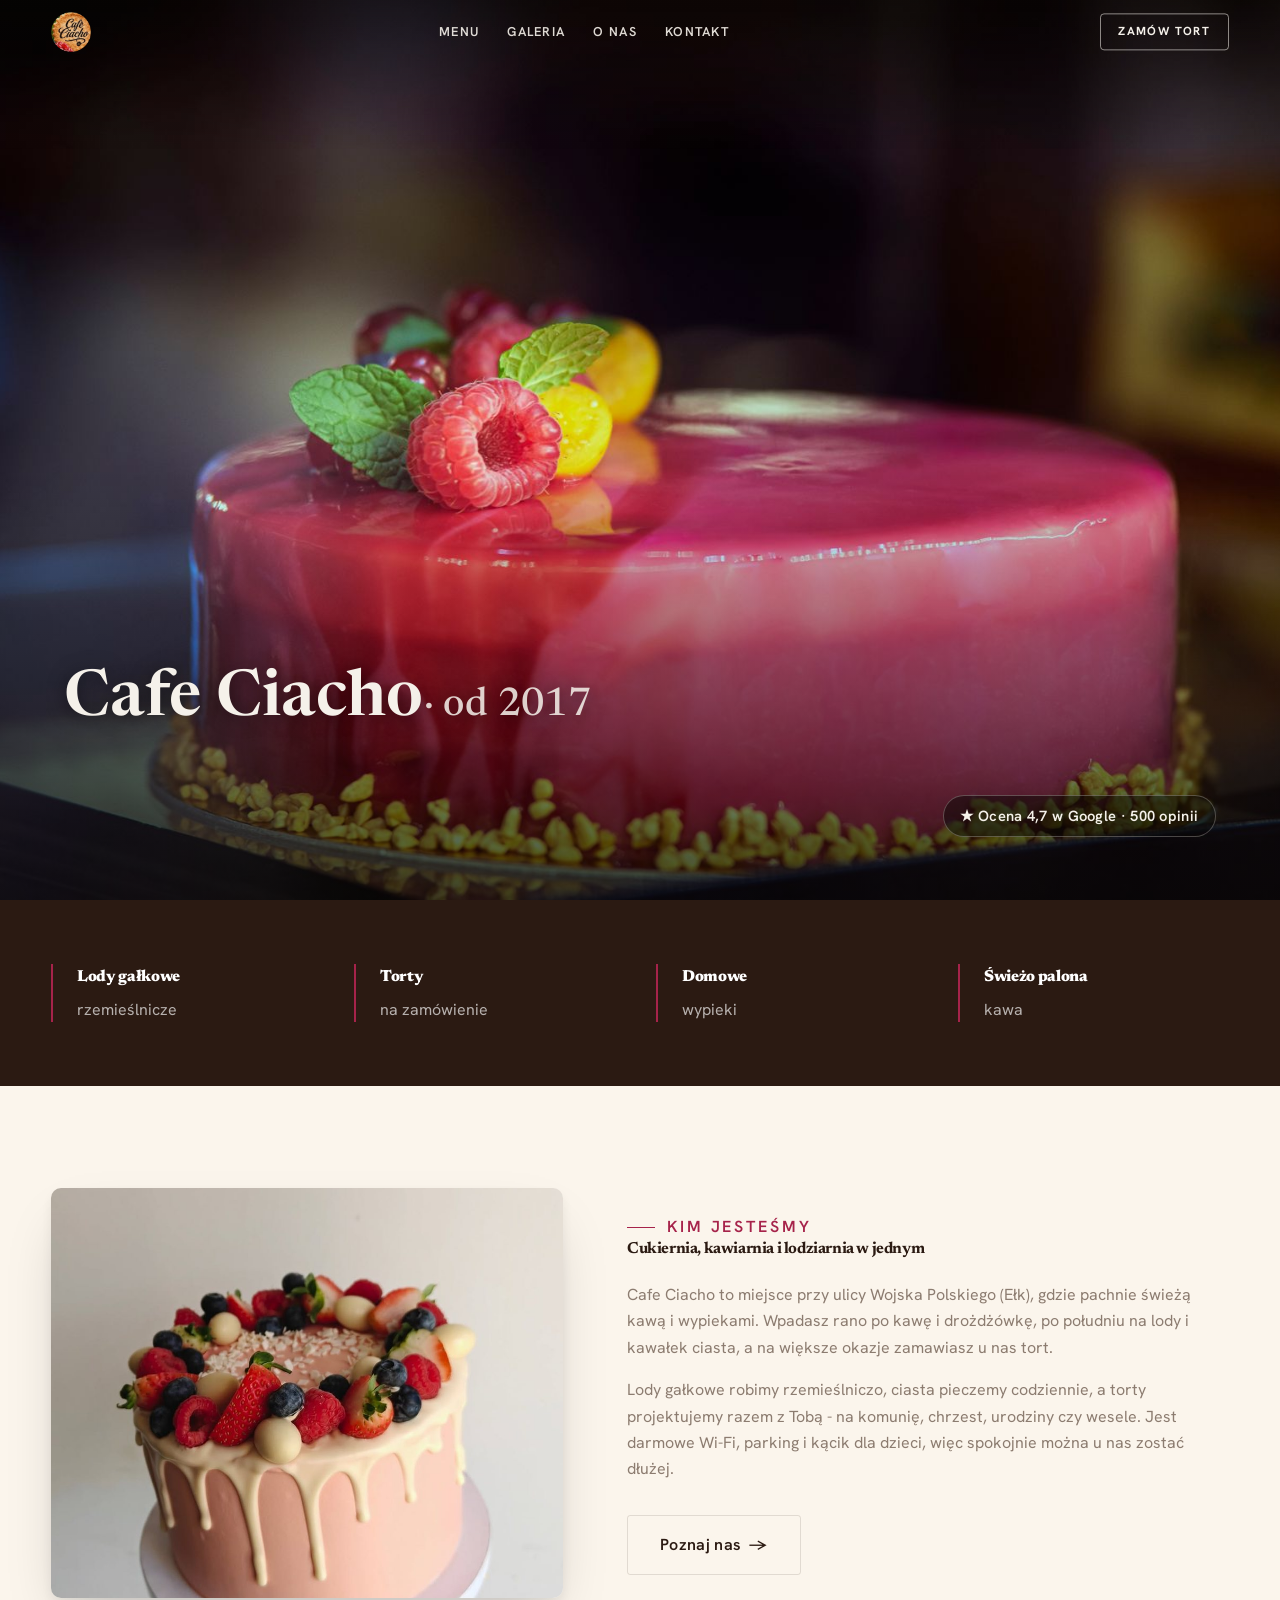
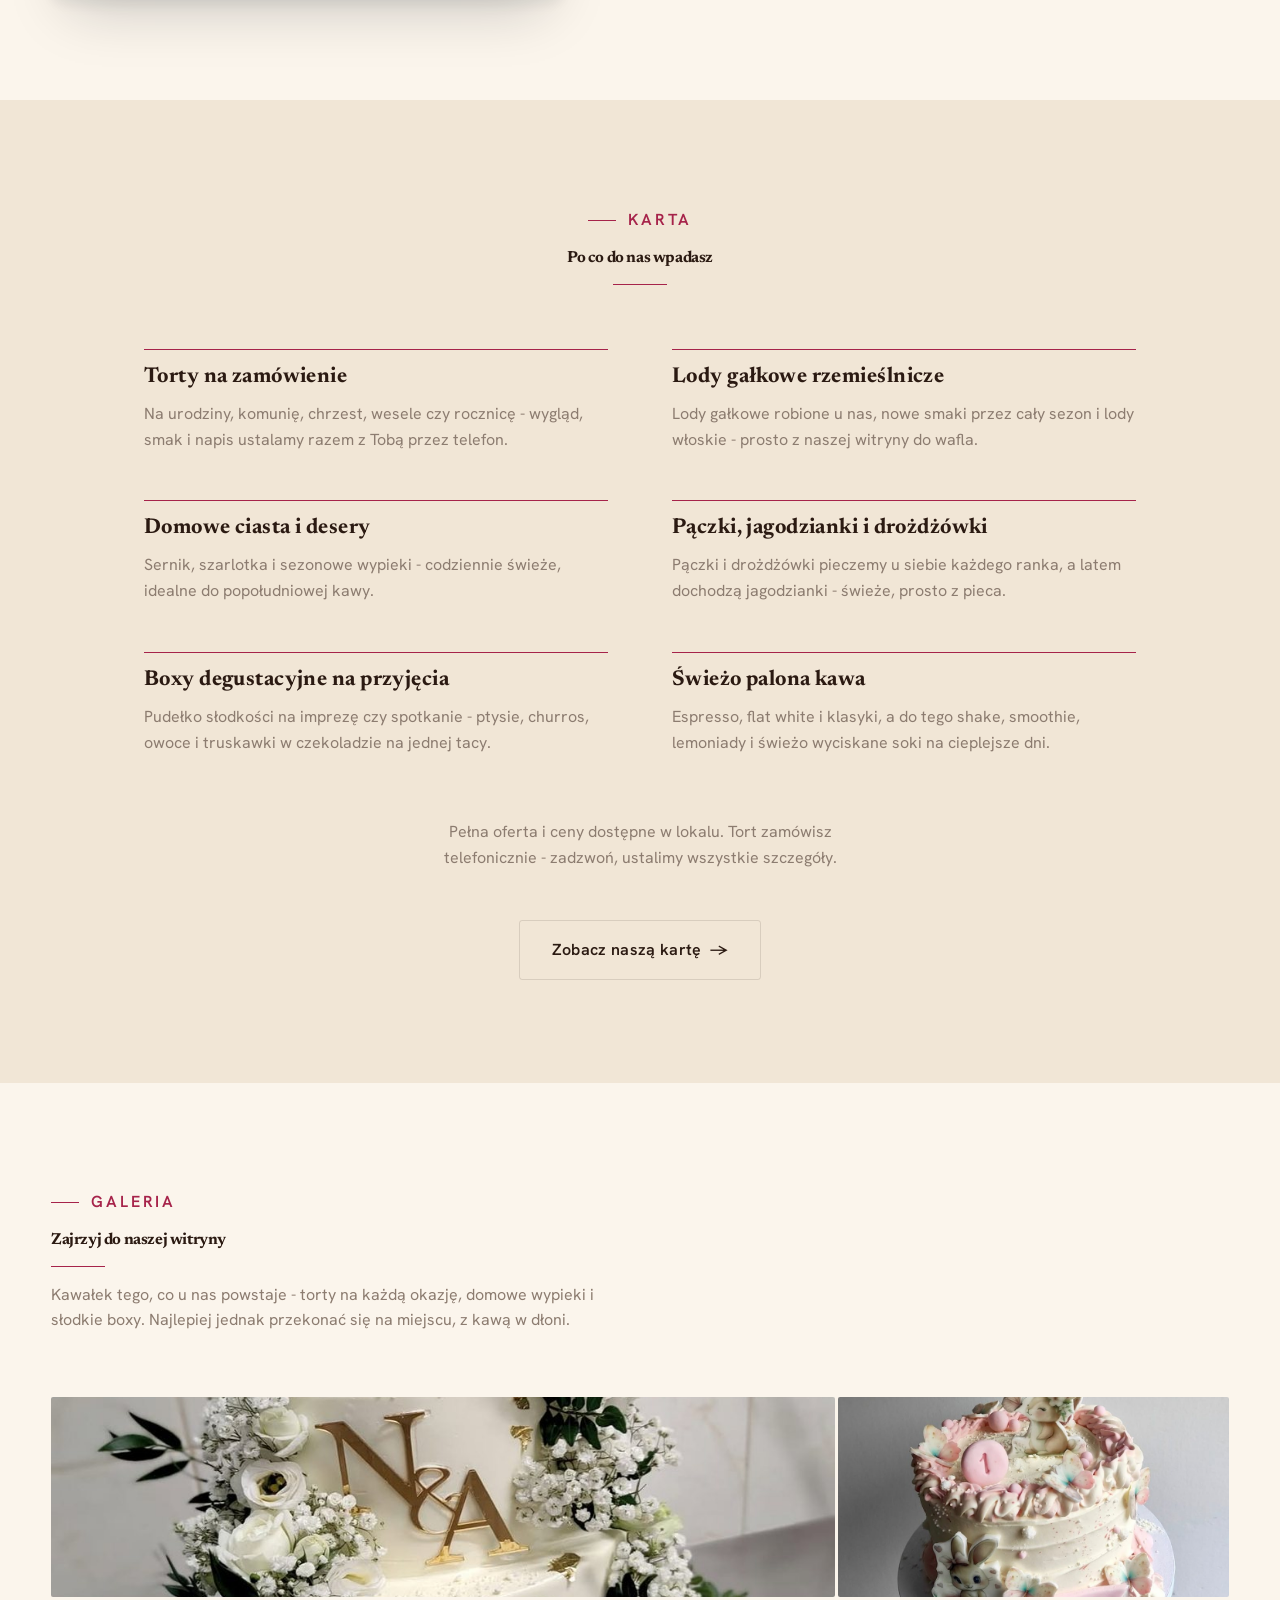
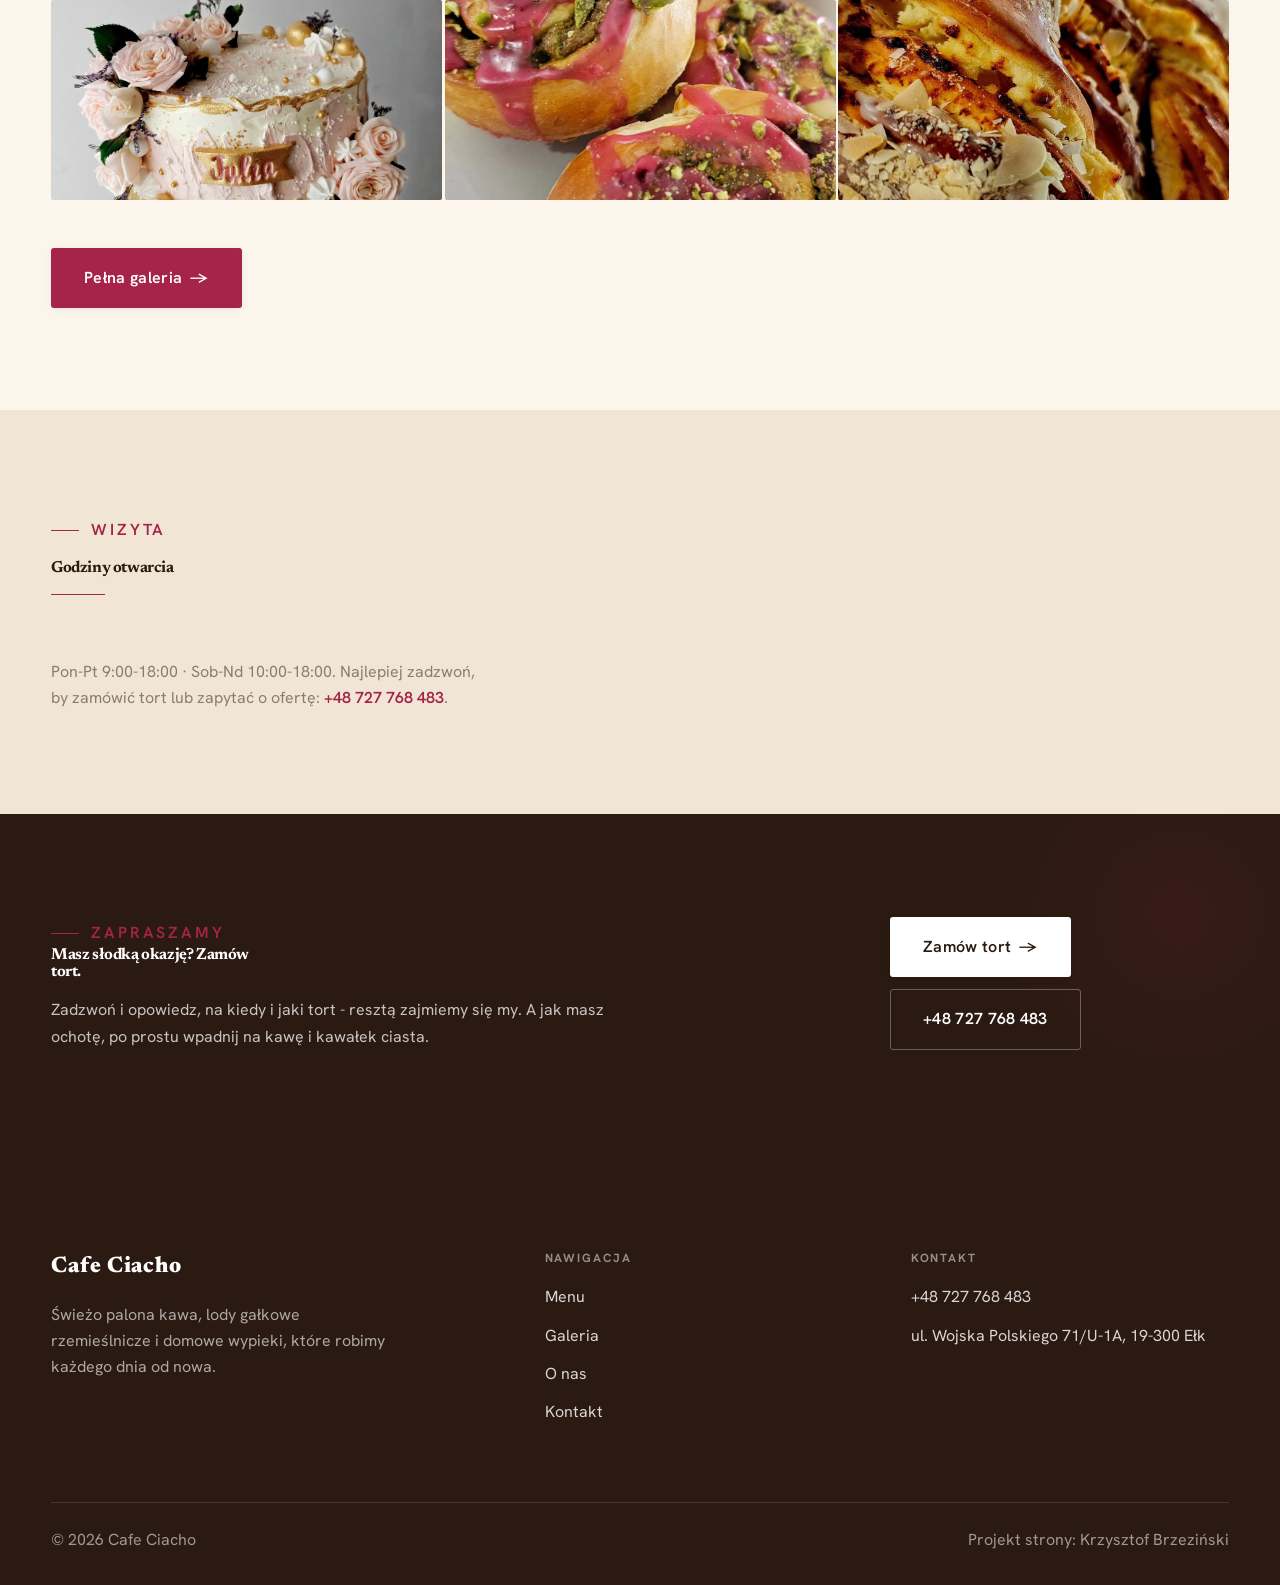
==== commit fd0f3376: "Podniesienie jakości treści: realne dane (rok 2017, ocena Google 4,7/500 opinii), poprawki językowe " ====
--- a/index.html
+++ b/index.html
@@ -4,7 +4,7 @@
 <meta charset="UTF-8">
 <meta name="viewport" content="width=device-width, initial-scale=1.0">
 <title>Cafe Ciacho - Kawiarnia i cukiernia · Ełk</title>
-<meta name="description" content="Cafe Ciacho - kawiarnia, lodziarnia i cukiernia w Ełk. Świeżo palona kawa, lody gałkowe rzemieślnicze, domowe wypieki i torty na każdą okazję. Zajrzyj na Wojska Polskiego.">
+<meta name="description" content="Cafe Ciacho - kawiarnia, lodziarnia i cukiernia · Ełk. Świeżo palona kawa, lody gałkowe rzemieślnicze, domowe wypieki i torty na każdą okazję. Zajrzyj na Wojska Polskiego.">
 <link rel="preconnect" href="https://fonts.googleapis.com">
 <link rel="preconnect" href="https://fonts.gstatic.com" crossorigin>
 <link href="https://fonts.googleapis.com/css2?family=Newsreader:opsz,wght@6..72,500;6..72,600;6..72,700&family=Hanken+Grotesk:wght@400;500;600&display=swap" rel="stylesheet">
@@ -29,7 +29,8 @@
 <section class="hero-gastro">
   <img class="hg-bg" src="img/hero.jpg" alt="Cafe Ciacho">
   <div class="hg-veil"></div>
-  <p class="hg-tagline">Cafe Ciacho</p>
+  <p class="hg-tagline">Cafe Ciacho<span class="hg-since">· od 2017</span></p>
+  <p class="hg-rate">★ Ocena 4,7 w Google · 500 opinii</p>
 </section>
 <section class="strip" style="padding-block:0">
   <div class="wrap">
@@ -41,11 +42,11 @@
 </section>
 <section>
   <div class="wrap split">
-    <div class="split-art reveal"><img src="img/g1.jpg" alt="Cafe Ciacho - realizacja" loading="lazy"></div>
+    <div class="split-art reveal"><img src="img/g1.jpg" alt="Cafe Ciacho - nasz lokal" loading="lazy"></div>
     <div class="split-copy reveal">
       <span class="eyebrow">Kim jesteśmy</span>
       <h2>Cukiernia, kawiarnia i lodziarnia w jednym</h2>
-      <p class="muted">Cafe Ciacho to miejsce na Wojska Polskiego w Ełk, gdzie pachnie świeżą kawą i wypiekami. Wpadasz rano po kawę i drożdżówkę, po południu na lody i kawałek ciasta, a na większe okazje zamawiasz u nas tort.</p>
+      <p class="muted">Cafe Ciacho to miejsce przy ulicy Wojska Polskiego (Ełk), gdzie pachnie świeżą kawą i wypiekami. Wpadasz rano po kawę i drożdżówkę, po południu na lody i kawałek ciasta, a na większe okazje zamawiasz u nas tort.</p>
       <p class="muted">Lody gałkowe robimy rzemieślniczo, ciasta pieczemy codziennie, a torty projektujemy razem z Tobą - na komunię, chrzest, urodziny czy wesele. Jest darmowe Wi-Fi, parking i kącik dla dzieci, więc spokojnie można u nas zostać dłużej.</p>
       <a href="o-nas.html" class="btn btn-ghost">Poznaj nas <span class="arr">→</span></a>
     </div>
@@ -58,15 +59,15 @@
       <h2>Po co do nas wpadasz</h2>
     </div>
     <div class="menu-cats">
-      <div class="menu-cat reveal"><h3>Torty na zamówienie</h3><p>Na urodziny, komunię, chrzest, wesele czy rocznicę - projektujemy i pieczemy tort dopięty do okazji i Twojego pomysłu.</p></div>
+      <div class="menu-cat reveal"><h3>Torty na zamówienie</h3><p>Na urodziny, komunię, chrzest, wesele czy rocznicę - wygląd, smak i napis ustalamy razem z Tobą przez telefon.</p></div>
       <div class="menu-cat reveal"><h3>Lody gałkowe rzemieślnicze</h3><p>Lody gałkowe robione u nas, nowe smaki przez cały sezon i lody włoskie - prosto z naszej witryny do wafla.</p></div>
       <div class="menu-cat reveal"><h3>Domowe ciasta i desery</h3><p>Sernik, szarlotka i sezonowe wypieki - codziennie świeże, idealne do popołudniowej kawy.</p></div>
-      <div class="menu-cat reveal"><h3>Pączki, jagodzianki i drożdżówki</h3><p>Świeże pieczywo słodkie i jagodzianki ze świeżej jagody kamczackiej - prosto z pieca, jak za dawnych lat.</p></div>
-      <div class="menu-cat reveal"><h3>Boxy degustacyjne i słodkie stoły</h3><p>Pełne boxy słodkości i słodkie stoły na imprezy - churros, ptysie, owoce i truskawki w czekoladzie na jednej tacy.</p></div>
+      <div class="menu-cat reveal"><h3>Pączki, jagodzianki i drożdżówki</h3><p>Pączki i drożdżówki pieczemy u siebie każdego ranka, a latem dochodzą jagodzianki - świeże, prosto z pieca.</p></div>
+      <div class="menu-cat reveal"><h3>Boxy degustacyjne na przyjęcia</h3><p>Pudełko słodkości na imprezę czy spotkanie - ptysie, churros, owoce i truskawki w czekoladzie na jednej tacy.</p></div>
       <div class="menu-cat reveal"><h3>Świeżo palona kawa</h3><p>Espresso, flat white i klasyki, a do tego shake, smoothie, lemoniady i świeżo wyciskane soki na cieplejsze dni.</p></div>
     </div>
     <p class="menu-note">Pełna oferta i ceny dostępne w lokalu. Tort zamówisz telefonicznie - zadzwoń, ustalimy wszystkie szczegóły.</p>
-    <div style="text-align:center;margin-top:var(--space-7)" class="reveal"><a href="oferta.html" class="btn btn-ghost">Zobacz pełne menu <span class="arr">→</span></a></div>
+    <div style="text-align:center;margin-top:var(--space-7)" class="reveal"><a href="oferta.html" class="btn btn-ghost">Zobacz naszą kartę <span class="arr">→</span></a></div>
   </div>
 </section>
 <section>
@@ -77,11 +78,11 @@
       <p>Kawałek tego, co u nas powstaje - torty na każdą okazję, domowe wypieki i słodkie boxy. Najlepiej jednak przekonać się na miejscu, z kawą w dłoni.</p>
     </div>
     <div class="gallery">
-      <div class="tile t-two3 reveal"><img src="img/g5.jpg" alt="Tort urodzinowy z owocami" loading="lazy"><div class="cap">Tort urodzinowy z owocami</div></div>
-      <div class="tile t-third reveal"><img src="img/g6.jpg" alt="Tort piętrowy na wesele" loading="lazy"><div class="cap">Tort piętrowy na wesele</div></div>
-      <div class="tile t-third reveal"><img src="img/g7.jpg" alt="Tort z makaronikami" loading="lazy"><div class="cap">Tort z makaronikami</div></div>
-      <div class="tile t-third reveal"><img src="img/g8.jpg" alt="Tort z żywymi kwiatami" loading="lazy"><div class="cap">Tort z żywymi kwiatami</div></div>
-      <div class="tile t-third reveal"><img src="img/about.jpg" alt="Słodkie drożdżówki z pieca" loading="lazy"><div class="cap">Słodkie drożdżówki z pieca</div></div>
+      <div class="tile t-two3 reveal"><img src="img/g2.jpg" alt="Tort piętrowy na wesele" loading="lazy"><div class="cap">Tort piętrowy na wesele</div></div>
+      <div class="tile t-third reveal"><img src="img/g3.jpg" alt="Tort na roczek z króliczkiem" loading="lazy"><div class="cap">Tort na roczek z króliczkiem</div></div>
+      <div class="tile t-third reveal"><img src="img/g4.jpg" alt="Tort z żywymi kwiatami" loading="lazy"><div class="cap">Tort z żywymi kwiatami</div></div>
+      <div class="tile t-third reveal"><img src="img/g5.jpg" alt="Słodkie drożdżówki z pieca" loading="lazy"><div class="cap">Słodkie drożdżówki z pieca</div></div>
+      <div class="tile t-third reveal"><img src="img/g6.jpg" alt="Świeże rogaliki i wypieki" loading="lazy"><div class="cap">Świeże rogaliki i wypieki</div></div>
     </div>
     <div style="margin-top:var(--space-7)" class="reveal"><a href="realizacje.html" class="btn btn-accent">Pełna galeria <span class="arr">→</span></a></div>
   </div>
--- a/assets/styles.css
+++ b/assets/styles.css
@@ -528,6 +528,18 @@
   .nav .brand{min-width:0;overflow:hidden}
 }
 
+/* === PAKIET ZAUFANIA (audyt 02.07): dyskretna plakietka oceny w rogu hero + karty realnych opinii === */
+.hg-rate{position:absolute;right:clamp(1.4rem,5vw,4rem);bottom:clamp(2.6rem,7vh,5rem);z-index:2;margin:0;
+  font-size:.92rem;font-weight:600;letter-spacing:.02em;color:#f5f1ea;white-space:nowrap;
+  background:rgba(8,6,4,.5);border:1px solid rgba(245,241,234,.28);border-radius:999px;padding:.5rem 1.05rem}
+@media(max-width:640px){.hg-rate{right:1rem;bottom:.9rem;font-size:.8rem;padding:.4rem .8rem}}
+.opinie{background:var(--cream-2,var(--paper))}
+.opinie-grid{display:grid;grid-template-columns:repeat(auto-fit,minmax(16rem,1fr));gap:var(--space-6);margin-top:var(--space-8)}
+.op-card{margin:0;background:var(--paper);border:1px solid var(--line);border-radius:var(--r-md);padding:var(--space-6);display:flex;flex-direction:column;gap:var(--space-3)}
+.op-star{color:var(--accent-d,var(--accent));letter-spacing:.1em;font-size:.95rem}
+.op-card blockquote{margin:0;color:var(--ink-soft);font-size:var(--text-base);line-height:1.6}
+.op-autor{font-family:var(--font-display);font-weight:700;color:var(--ink);font-size:.95rem}
+
 /* === focal-point zdjęć (smartcrop) — cover nie utnie twarzy/obiektu === */
 img[src$="/g8.jpg"]{object-position:45% 61%}
 [style*="g8.jpg"]{background-position:45% 61%}
